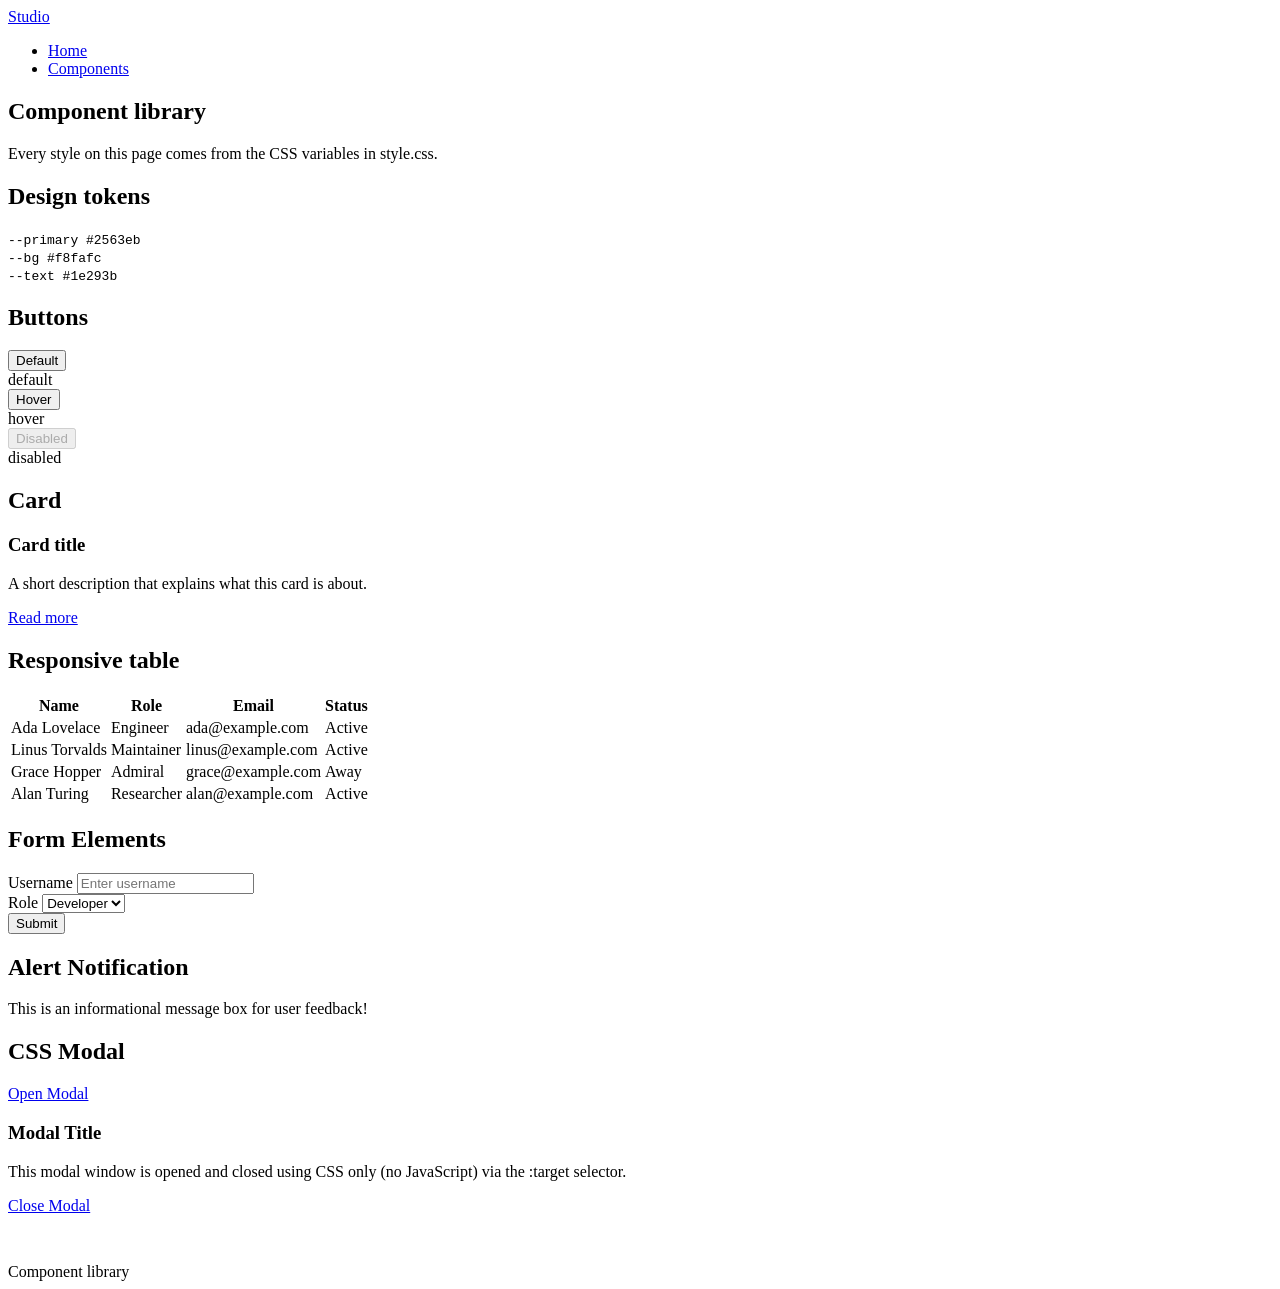
==== components.html @ 55640add "submission of project2_Lab2" ====
<!DOCTYPE html>
<html lang="en">
<head>
  <meta charset="UTF-8">
  <meta name="viewport" content="width=device-width, initial-scale=1.0">
  <title>Studio - Component library</title>
  <link rel="stylesheet" href="css/style.css">
</head>
<body>

  <!-- Header Section -->
  <header class="site-header">
    <a class="logo" href="index.html">Studio</a>
    <nav>
      <ul>
        <li><a href="index.html">Home</a></li>
        <li><a class="active" href="components.html">Components</a></li>
      </ul>
    </nav>
  </header>

  <!-- Main Content Container -->
  <main class="container">
    
    <!-- Title Section -->
    <section class="section">
      <h1>Component library</h1>
      <p class="label">Every style on this page comes from the CSS variables in style.css.</p>
    </section>

    <!-- Design Tokens Section -->
    <section class="section">
      <h2>Design tokens</h2>
      <div class="swatches">
        <div class="swatch">
          <i style="background: var(--primary)"></i>
          <code>--primary #2563eb</code>
        </div>
        <div class="swatch">
          <i style="background: var(--bg)"></i>
          <code>--bg #f8fafc</code>
        </div>
        <div class="swatch">
          <i style="background: var(--text)"></i>
          <code>--text #1e293b</code>
        </div>
      </div>
    </section>

    <!-- Buttons in Three States Section -->
    <section class="section">
      <h2>Buttons</h2>
      <div class="row">
        <div>
          <button class="btn">Default</button>
          <div class="label">default</div>
        </div>
        <div>
          <button class="btn is-hover">Hover</button>
          <div class="label">hover</div>
        </div>
        <div>
          <button class="btn" disabled>Disabled</button>
          <div class="label">disabled</div>
        </div>
      </div>
    </section>

    <!-- Card Component Section -->
    <section class="section">
      <h2>Card</h2>
      <article class="card" style="max-width: 360px">
        <h3>Card title</h3>
        <p>A short description that explains what this card is about.</p>
        <a class="btn" href="#">Read more</a>
      </article>
    </section>

    <!-- Responsive Table Section -->
    <section class="section">
      <h2>Responsive table</h2>
      <div class="table-wrap">
        <table>
          <thead>
            <tr>
              <th>Name</th>
              <th>Role</th>
              <th>Email</th>
              <th>Status</th>
            </tr>
          </thead>
          <tbody>
            <tr>
              <td>Ada Lovelace</td>
              <td>Engineer</td>
              <td>ada@example.com</td>
              <td><span class="badge">Active</span></td>
            </tr>
            <tr>
              <td>Linus Torvalds</td>
              <td>Maintainer</td>
              <td>linus@example.com</td>
              <td><span class="badge">Active</span></td>
            </tr>
            <tr>
              <td>Grace Hopper</td>
              <td>Admiral</td>
              <td>grace@example.com</td>
              <td><span class="badge off">Away</span></td>
            </tr>
            <tr>
              <td>Alan Turing</td>
              <td>Researcher</td>
              <td>alan@example.com</td>
              <td><span class="badge">Active</span></td>
            </tr>
          </tbody>
        </table>
      </div>
    </section>
    <!-- 1. Form Elements Section -->
    <section class="section">
      <h2>Form Elements</h2>
      <form style="max-width: 400px;">
        <div class="form-group">
          <label for="username">Username</label>
          <input type="text" id="username" class="form-control" placeholder="Enter username">
        </div>
        <div class="form-group">
          <label for="role">Role</label>
          <select id="role" class="form-control">
            <option value="developer">Developer</option>
            <option value="designer">Designer</option>
          </select>
        </div>
        <button type="submit" class="btn">Submit</button>
      </form>
    </section>

    <!-- 2. Alert / Notification Section -->
    <section class="section">
      <h2>Alert Notification</h2>
      <div class="alert alert-info" role="alert">
        This is an informational message box for user feedback!
      </div>
    </section>

    <!-- 3. Pure CSS Modal Section (No JavaScript) -->
    <section class="section">
      <h2>CSS Modal</h2>
      <a href="#demo-modal" class="btn">Open Modal</a>

      <!-- Modal Container -->
      <div id="demo-modal" class="modal">
        <div class="modal-content">
          <h3>Modal Title</h3>
          <p>This modal window is opened and closed using CSS only (no JavaScript) via the :target selector.</p>
          <a href="#" class="btn btn-outline">Close Modal</a>
        </div>
      </div>
    </section>

  </main>

  <!-- Footer Section -->
  <footer class="site-footer" style="margin-top: 48px">
    <div class="container">Component library</div>
  </footer>

</body>
</html>
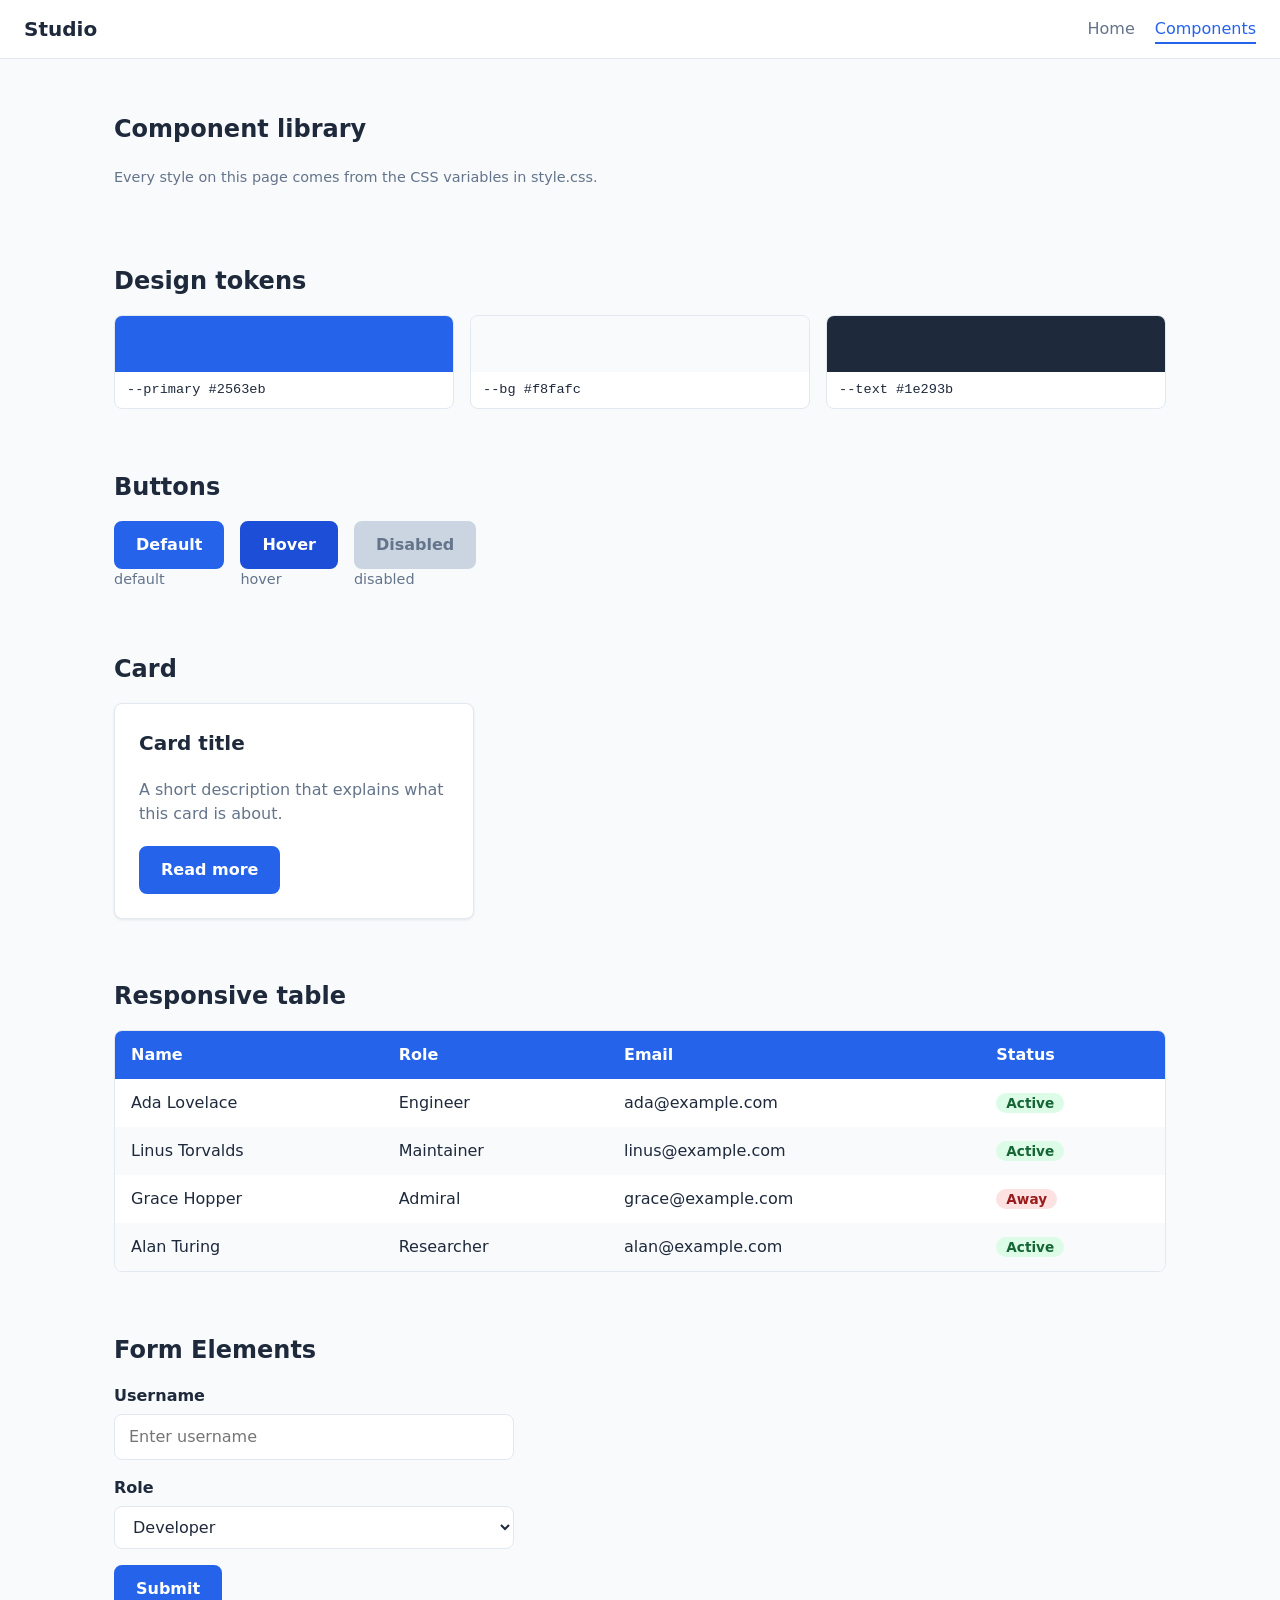
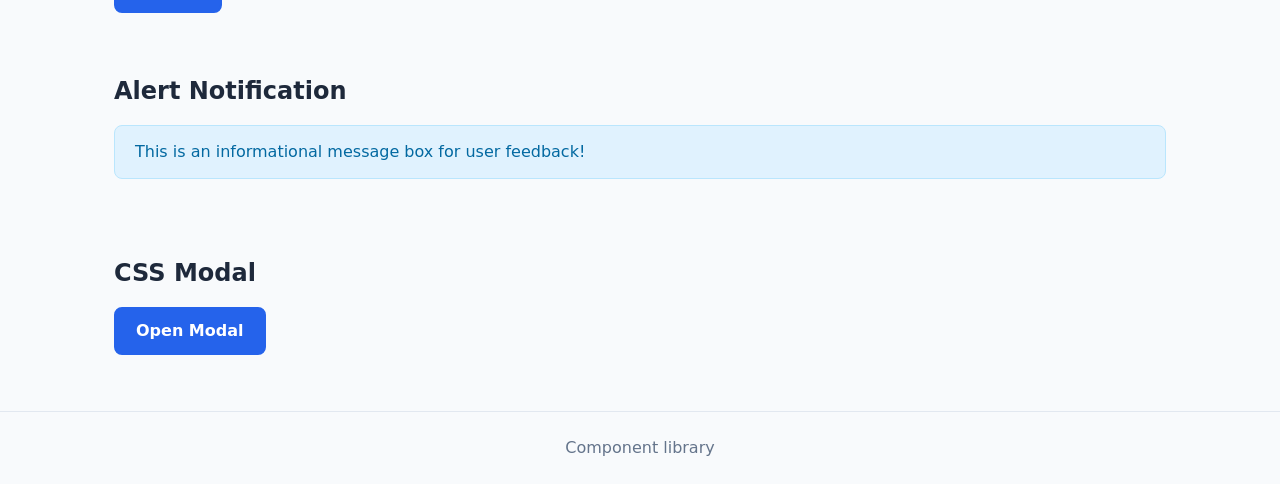
==== commit 7a43e77d: "fix the CSS issue" ====
--- a/components.html
+++ b/components.html
@@ -4,7 +4,7 @@
   <meta charset="UTF-8">
   <meta name="viewport" content="width=device-width, initial-scale=1.0">
   <title>Studio - Component library</title>
-  <link rel="stylesheet" href="css/style.css">
+  <link rel="stylesheet" href="CSS/style.css">
 </head>
 <body>
 
--- a/CSS/style.css
+++ b/CSS/style.css
@@ -0,0 +1,282 @@
+/* =========================================================
+   1. CSS Variables & Resets (Light Mode - Default)
+   ========================================================= */
+:root {
+  --primary: #2563eb;
+  --primary-dark: #1d4ed8;
+  --bg: #f8fafc;
+  --surface: #ffffff;
+  --text: #1e293b;
+  --muted: #64748b;
+  --border: #e2e8f0;
+  --radius: 8px;
+  --space: 24px;
+}
+
+/* =========================================================
+   2. Dark Mode Support (@media prefers-color-scheme)
+   ========================================================= */
+@media (prefers-color-scheme: dark) {
+  :root {
+    --bg: #0f172a;
+    --surface: #1e293b;
+    --text: #f8fafc;
+    --muted: #94a3b8;
+    --border: #334155;
+    --primary: #3b82f6;
+    --primary-dark: #2563eb;
+  }
+}
+
+* {
+  box-sizing: border-box;
+}
+
+body {
+  margin: 0;
+  font-family: system-ui, -apple-system, sans-serif;
+  background: var(--bg);
+  color: var(--text);
+  line-height: 1.5;
+  transition: background-color 0.3s, color 0.3s;
+}
+
+p { margin: 0 0 1em; }
+a { color: var(--primary); }
+
+.container {
+  max-width: 1100px;
+  margin: 0 auto;
+  padding: 0 var(--space);
+}
+
+/* =========================================================
+   3. Navigation = FLEXBOX
+   ========================================================= */
+.site-header {
+  display: flex;
+  justify-content: space-between;
+  align-items: center;
+  flex-wrap: wrap;
+  gap: var(--space);
+  padding: 14px var(--space);
+  background: var(--surface);
+  border-bottom: 1px solid var(--border);
+}
+
+.logo { 
+  font-weight: 700; 
+  font-size: 1.25rem; 
+  color: var(--text); 
+  text-decoration: none; 
+}
+
+.site-header ul { 
+  display: flex; 
+  gap: 20px; 
+  list-style: none; 
+  margin: 0;
+  padding: 0; 
+}
+
+.site-header a:not(.logo) { 
+  text-decoration: none; 
+  color: var(--muted);
+  padding: 4px 0; 
+}
+
+.site-header a:not(.logo):hover,
+.site-header a.active { 
+  color: var(--primary); 
+  border-bottom: 2px solid var(--primary); 
+}
+
+/* =========================================================
+   4. Hero & Buttons
+   ========================================================= */
+.hero { padding: 64px 0 40px; }
+.hero p { max-width: 55ch; color: var(--muted); font-size: 1.125rem; }
+.hero .actions { display: flex; gap: 12px; flex-wrap: wrap; margin-top: 24px; }
+
+.btn {
+  display: inline-block;
+  padding: 10px 20px;
+  font: inherit;
+  font-weight: 600;
+  color: #fff;
+  background: var(--primary);
+  border: 2px solid var(--primary);
+  border-radius: var(--radius);
+  text-decoration: none;
+  cursor: pointer;
+  transition: background .15s, border-color .15s;
+}
+
+.btn:hover:not(:disabled),
+.btn.is-hover {
+  background: var(--primary-dark);
+  border-color: var(--primary-dark);
+}
+
+.btn:focus-visible { outline: 3px solid #93b4f8; outline-offset: 2px; }
+
+.btn:disabled {
+  background: #cbd5e1;
+  border-color: #cbd5e1;
+  color: #64748b;
+  cursor: not-allowed;
+}
+
+.btn-outline { background: transparent; color: var(--primary); }
+.btn-outline:hover:not(:disabled) { background: var(--primary); color: #fff; }
+
+/* =========================================================
+   5. Card & Grid Layout (Desktop & Tablet Breakpoints)
+   ========================================================= */
+.card {
+  background: var(--surface);
+  border: 1px solid var(--border);
+  border-radius: var(--radius);
+  padding: 24px;
+  box-shadow: 0 1px 3px rgba(15, 23, 42, .08);
+}
+
+.card h3 { font-size: 1.25rem; margin-top: 0; }
+.card p { color: var(--muted); }
+.card .btn { margin-top: 4px; }
+
+/* Mobile (Default): 1 Column */
+.grid {
+  display: grid;
+  grid-template-columns: 1fr;
+  gap: 24px;
+  padding-bottom: 48px;
+}
+
+/* Tablet Screens (>= 600px): 2 Columns */
+@media (min-width: 600px) {
+  .grid {
+    grid-template-columns: repeat(2, 1fr);
+  }
+}
+
+/* Desktop Screens (>= 900px): 3 Columns */
+@media (min-width: 900px) {
+  .grid {
+    grid-template-columns: repeat(3, 1fr);
+  }
+}
+
+.grid .wide { grid-column: 1 / -1; }
+
+.site-footer {
+  border-top: 1px solid var(--border);
+  padding: 24px 0;
+  color: var(--muted);
+  text-align: center;
+}
+
+/* =========================================================
+   6. Responsive Table & Badges
+   ========================================================= */
+.table-wrap {
+  overflow-x: auto;
+  border: 1px solid var(--border);
+  border-radius: var(--radius);
+  background: var(--surface);
+}
+
+table { width: 100%; min-width: 520px; border-collapse: collapse; }
+th, td { padding: 12px 16px; text-align: left; }
+th { background: var(--primary); color: #fff; white-space: nowrap; }
+tbody tr:nth-child(even) { background: var(--bg); }
+tbody tr:hover { background: rgba(37, 99, 235, 0.1); }
+
+.badge { 
+  padding: 2px 10px; 
+  border-radius: 999px; 
+  font-size: .85rem; 
+  font-weight: 600; 
+  background: #dcfce7; 
+  color: #166534; 
+}
+.badge.off { background: #fee2e2; color: #991b1b; }
+
+/* =========================================================
+   7. Additional Components (Forms, Alerts, CSS Modal)
+   ========================================================= */
+/* Form Elements */
+.form-group {
+  margin-bottom: 16px;
+}
+.form-group label {
+  display: block;
+  margin-bottom: 6px;
+  font-weight: 600;
+  color: var(--text);
+}
+.form-control {
+  width: 100%;
+  padding: 10px 14px;
+  border: 1px solid var(--border);
+  border-radius: var(--radius);
+  background: var(--surface);
+  color: var(--text);
+  font: inherit;
+}
+
+/* Alert Box Component */
+.alert {
+  padding: 14px 20px;
+  border-radius: var(--radius);
+  border: 1px solid transparent;
+  margin-bottom: 16px;
+  font-weight: 500;
+}
+.alert-info {
+  background: #e0f2fe;
+  color: #0369a1;
+  border-color: #bae6fd;
+}
+
+/* CSS Pure Modal (No JS - using :target) */
+.modal {
+  display: none;
+  position: fixed;
+  top: 0; left: 0; width: 100%; height: 100%;
+  background: rgba(0, 0, 0, 0.6);
+  align-items: center;
+  justify-content: center;
+  z-index: 1000;
+}
+.modal:target {
+  display: flex;
+}
+.modal-content {
+  background: var(--surface);
+  padding: 24px;
+  border-radius: var(--radius);
+  max-width: 450px;
+  width: 90%;
+  position: relative;
+}
+
+/* Helpers */
+.section { padding: 32px 0 8px; }
+.section > h2 { margin-bottom: 16px; }
+.row { display: flex; flex-wrap: wrap; gap: 16px; align-items: center; }
+.label { color: var(--muted); font-size: .9rem; }
+
+.swatches { 
+  display: grid; 
+  grid-template-columns: repeat(auto-fit, minmax(140px, 1fr)); 
+  gap: 16px; 
+}
+.swatch { 
+  border: 1px solid var(--border); 
+  border-radius: var(--radius); 
+  overflow: hidden; 
+  background: var(--surface); 
+}
+.swatch i { display: block; height: 56px; }
+.swatch code { display: block; padding: 8px 12px; font-size: .85rem; }
